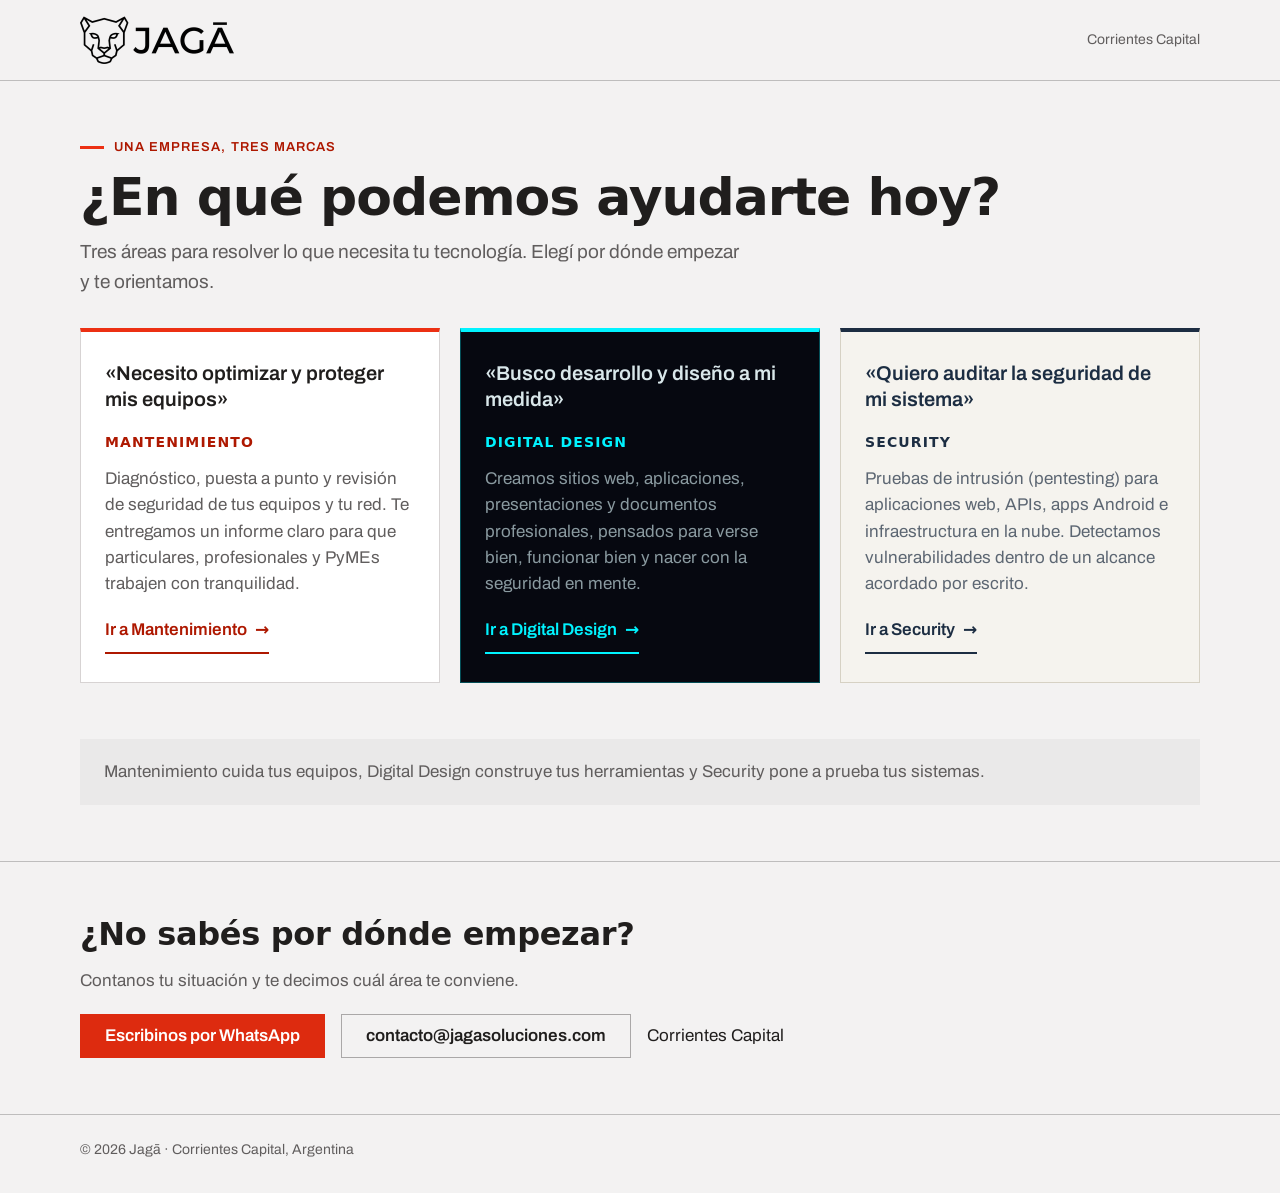
==== index.html @ 91f4ae2a "docs(hub): texto nuevo de la portada Título, bajada, citas y textos de las tres tarjetas, franja y b" ====
<!doctype html>
<html lang="es">
<head>
<meta charset="utf-8">
<meta http-equiv="Content-Security-Policy" content="default-src 'none'; script-src 'self'; style-src 'self'; img-src 'self' data:; font-src 'self'; connect-src 'none'; frame-src 'none'; media-src 'none'; object-src 'none'; base-uri 'none'; form-action 'none'">
<meta name="referrer" content="no-referrer">
<meta name="viewport" content="width=device-width, initial-scale=1">
<title>Jagā — Servicios informáticos en Corrientes Capital</title>
<meta name="description" content="Mantenimiento de equipos, sitios y apps a medida, y pruebas de seguridad en Corrientes Capital. Contanos qué necesitás y te orientamos.">
<meta name="robots" content="index, follow">
<meta name="theme-color" content="#f3f2f2">
<link rel="canonical" href="https://jagasoluciones.com/">

<meta property="og:type" content="website">
<meta property="og:site_name" content="Jagā">
<meta property="og:locale" content="es_AR">
<meta property="og:title" content="Jagā — Servicios informáticos en Corrientes Capital">
<meta property="og:description" content="Mantenimiento de equipos, sitios y apps a medida, y pruebas de seguridad. Contanos qué necesitás y te orientamos.">
<meta property="og:url" content="https://jagasoluciones.com/">
<meta property="og:image" content="https://jagasoluciones.com/img/og.png">
<meta property="og:image:width" content="1200">
<meta property="og:image:height" content="630">
<meta property="og:image:alt" content="Logo de Jagā">
<meta name="twitter:card" content="summary_large_image">
<meta name="twitter:title" content="Jagā — Servicios informáticos en Corrientes Capital">
<meta name="twitter:description" content="Mantenimiento de equipos, sitios y apps a medida, y pruebas de seguridad. Contanos qué necesitás y te orientamos.">
<meta name="twitter:image" content="https://jagasoluciones.com/img/og.png">

<!-- Favicon: monograma en línea, sin depender de un archivo externo -->
<link rel="icon" href="data:image/svg+xml,%3Csvg xmlns='http://www.w3.org/2000/svg' viewBox='0 0 32 32'%3E%3Crect width='32' height='32' fill='%23201e1d'/%3E%3Cpath d='M10 8h7a6.5 6.5 0 0 1 0 13H10' fill='none' stroke='%23ec3013' stroke-width='2.2' stroke-linecap='square'/%3E%3C/svg%3E">

<link rel="preload" href="fonts/archivo-latin-400-normal.woff2" as="font" type="font/woff2" crossorigin>
<link rel="stylesheet" href="jaga-shared.css">
<link rel="stylesheet" href="styles.css">

<script type="application/ld+json">
{
  "@context": "https://schema.org",
  "@type": "Organization",
  "name": "Jagā",
  "url": "https://jagasoluciones.com/",
  "logo": "https://jagasoluciones.com/img/jaga-logo.png",
  "email": "contacto@jagasoluciones.com",
  "address": { "@type": "PostalAddress", "addressLocality": "Corrientes", "addressRegion": "Corrientes", "addressCountry": "AR" },
  "areaServed": "Corrientes Capital",
  "sameAs": ["https://github.com/jaga-ctes"]
}
</script>
</head>
<body>
<a class="jaga-skip" href="#inicio">Saltar al contenido</a>

<header class="hub-header">
  <div class="wrap">
    <img class="hub-logo" src="img/jaga-logo.png" width="308" height="96" alt="Jagā">
    <p class="hub-header__place">Corrientes Capital</p>
  </div>
</header>

<main id="inicio">
  <section class="hub-hero" aria-labelledby="hub-titulo">
    <div class="wrap">
      <p class="hub-kicker">Una empresa, tres marcas</p>
      <h1 id="hub-titulo">¿En qué podemos ayudarte hoy?</h1>
      <p class="hub-lead">Tres áreas para resolver lo que necesita tu tecnología. Elegí por dónde empezar y te orientamos.</p>
    </div>
  </section>

  <div class="wrap">
    <ul class="hub-cards">
      <li class="hub-card hub-card--mantenimiento">
        <p class="hub-card__need">«Necesito optimizar y proteger mis equipos»</p>
        <h2 class="hub-card__brand">Mantenimiento</h2>
        <p class="hub-card__sub">Diagnóstico, puesta a punto y revisión de seguridad de tus equipos y tu red. Te entregamos un informe claro para que particulares, profesionales y PyMEs trabajen con tranquilidad.</p>
        <a class="hub-card__link" href="https://mantenimiento.jagasoluciones.com/">Ir a Mantenimiento <span aria-hidden="true">→</span></a>
      </li>
      <li class="hub-card hub-card--design">
        <p class="hub-card__need">«Busco desarrollo y diseño a mi medida»</p>
        <h2 class="hub-card__brand">Digital Design</h2>
        <p class="hub-card__sub">Creamos sitios web, aplicaciones, presentaciones y documentos profesionales, pensados para verse bien, funcionar bien y nacer con la seguridad en mente.</p>
        <a class="hub-card__link" href="https://design.jagasoluciones.com/">Ir a Digital Design <span aria-hidden="true">→</span></a>
      </li>
      <li class="hub-card hub-card--security">
        <p class="hub-card__need">«Quiero auditar la seguridad de mi sistema»</p>
        <h2 class="hub-card__brand">Security</h2>
        <p class="hub-card__sub">Pruebas de intrusión (pentesting) para aplicaciones web, APIs, apps Android e infraestructura en la nube. Detectamos vulnerabilidades dentro de un alcance acordado por escrito.</p>
        <a class="hub-card__link" href="https://security.jagasoluciones.com/">Ir a Security <span aria-hidden="true">→</span></a>
      </li>
    </ul>

    <p class="hub-split">Mantenimiento cuida tus equipos, Digital Design construye tus herramientas y Security pone a prueba tus sistemas.</p>
  </div>

  <section class="hub-contact" id="contacto" aria-labelledby="hub-contacto">
    <div class="wrap">
      <h2 id="hub-contacto">¿No sabés por dónde empezar?</h2>
      <p>Contanos tu situación y te decimos cuál área te conviene.</p>
      <address class="jaga-contact" data-jaga-contact>
        <a class="jaga-btn jaga-btn--primary" href="https://wa.me/5493794870266?text=Hola%2C%20quiero%20hacer%20una%20consulta%20a%20Jag%C4%81" target="_blank" rel="noopener">Escribinos por WhatsApp</a>
        <a class="jaga-btn" href="mailto:contacto@jagasoluciones.com">contacto@jagasoluciones.com</a>
        <span class="jaga-contact__meta">Corrientes Capital</span>
      </address>
    </div>
  </section>
</main>

<footer class="hub-footer">
  <div class="wrap">
    <p>© 2026 Jagā · Corrientes Capital, Argentina</p>
  </div>
</footer>
</body>
</html>
---- jaga-shared.css ----
/* jaga-shared.css — capa compartida de las cuatro webs Jagā (hub + 3 marcas).
   Regla: este archivo NO impone la identidad visual. Cada sitio sobrescribe los tokens --jaga-* en su
   propio styles.css (que se carga DESPUÉS) con SUS colores y SUS fuentes. Lo compartido es el comportamiento:
   foco visible, skip link, selector de marcas, bloque de contacto, redactor de mensaje, movimiento reducido.
   Es el mismo archivo, byte a byte, en los cuatro repos (se copia; no se enlaza entre repos). */

:root {
  /* Tokens que cada marca redefine */
  --jaga-accent: #ae1800;
  --jaga-on-accent: #ffffff;
  --jaga-fg: #201e1d;
  --jaga-fg-muted: #4a4747;
  --jaga-bg: #f3f2f2;
  --jaga-surface: #eae9e9;
  --jaga-border: rgba(32, 30, 29, 0.35);
  --jaga-font-ui: system-ui, -apple-system, "Segoe UI", sans-serif;
  --jaga-font-mono: ui-monospace, "SF Mono", Consolas, monospace;
  /* Tokens estructurales compartidos */
  --jaga-space-1: 4px;
  --jaga-space-2: 8px;
  --jaga-space-3: 12px;
  --jaga-space-4: 16px;
  --jaga-space-6: 24px;
  --jaga-space-8: 32px;
  --jaga-radius: 0;
  --jaga-tap: 44px; /* alto mínimo de elementos tocables */
}

/* Foco visible y consistente */
:focus-visible { outline: 2px solid var(--jaga-accent); outline-offset: 3px; }

/* Skip link */
.jaga-skip {
  position: absolute; left: var(--jaga-space-4); top: -100px; z-index: 1000;
  background: var(--jaga-fg); color: var(--jaga-bg); padding: var(--jaga-space-3) var(--jaga-space-4);
  font-family: var(--jaga-font-ui); text-decoration: none;
}
.jaga-skip:focus { top: var(--jaga-space-4); }

/* Selector de marcas */
.jaga-switcher ul { display: flex; flex-wrap: wrap; gap: var(--jaga-space-2) var(--jaga-space-6); list-style: none; margin: 0; padding: 0; }
.jaga-switcher a { color: inherit; text-decoration: none; padding: var(--jaga-space-2) 0; display: inline-block; min-height: var(--jaga-tap); line-height: calc(var(--jaga-tap) - 16px); border-bottom: 2px solid transparent; }
.jaga-switcher a:hover { border-bottom-color: currentColor; }
.jaga-switcher a[aria-current="page"] { font-weight: 700; border-bottom-color: var(--jaga-accent); }

/* Botones */
.jaga-btn {
  display: inline-flex; align-items: center; justify-content: center; gap: var(--jaga-space-2);
  min-height: var(--jaga-tap); padding: 0 var(--jaga-space-6);
  font-family: var(--jaga-font-ui); font-weight: 600; text-decoration: none;
  color: var(--jaga-fg); background: transparent; border: 1px solid var(--jaga-border); border-radius: var(--jaga-radius);
}
.jaga-btn:hover { border-color: var(--jaga-accent); }
.jaga-btn--primary { color: var(--jaga-on-accent); background: var(--jaga-accent); border-color: var(--jaga-accent); }

/* Contacto */
.jaga-contact { font-style: normal; display: flex; flex-wrap: wrap; align-items: center; gap: var(--jaga-space-3) var(--jaga-space-4); }
.jaga-contact__tel, .jaga-contact__meta { color: inherit; }

/* Redactor de mensaje */
.jaga-composer { display: grid; gap: var(--jaga-space-4); max-width: 560px; }
.jaga-field { display: grid; gap: var(--jaga-space-2); }
.jaga-field label { font-family: var(--jaga-font-mono); font-size: 0.8rem; letter-spacing: 0.04em; text-transform: uppercase; }
.jaga-field input, .jaga-field select, .jaga-field textarea {
  font: inherit; color: var(--jaga-fg); background: var(--jaga-surface);
  border: 1px solid var(--jaga-border); border-radius: var(--jaga-radius); padding: var(--jaga-space-3) var(--jaga-space-4); min-height: var(--jaga-tap);
}
.jaga-hint { font-size: 0.875rem; color: var(--jaga-fg-muted); margin: 0; }
.jaga-actions { display: flex; flex-wrap: wrap; gap: var(--jaga-space-3); margin: 0; }

.jaga-visually-hidden { position: absolute !important; width: 1px; height: 1px; overflow: hidden; clip: rect(0 0 0 0); white-space: nowrap; }

/* Movimiento reducido: apaga animaciones y transiciones de TODO el sitio (también las inline) */
@media (prefers-reduced-motion: reduce) {
  *, *::before, *::after {
    animation-duration: 0.001ms !important;
    animation-iteration-count: 1 !important;
    transition-duration: 0.001ms !important;
    scroll-behavior: auto !important;
  }
}
---- styles.css ----
/* Fuentes alojadas en el propio sitio (fonts/, licencia SIL OFL en fonts/LICENSE-archivo.txt). */
@font-face {
  font-family: "Archivo";
  font-style: normal;
  font-weight: 400;
  font-display: swap;
  src: url("fonts/archivo-latin-ext-400-normal.woff2") format("woff2");
  unicode-range: U+0100-02BA, U+02BD-02C5, U+02C7-02CC, U+02CE-02D7, U+02DD-02FF, U+0304, U+0308, U+0329, U+1D00-1DBF, U+1E00-1E9F, U+1EF2-1EFF, U+2020, U+20A0-20AB, U+20AD-20C0, U+2113, U+2C60-2C7F, U+A720-A7FF;
}
@font-face {
  font-family: "Archivo";
  font-style: normal;
  font-weight: 400;
  font-display: swap;
  src: url("fonts/archivo-latin-400-normal.woff2") format("woff2");
  unicode-range: U+0000-00FF, U+0131, U+0152-0153, U+02BB-02BC, U+02C6, U+02DA, U+02DC, U+0304, U+0308, U+0329, U+2000-206F, U+20AC, U+2122, U+2191, U+2193, U+2212, U+2215, U+FEFF, U+FFFD;
}
@font-face {
  font-family: "Archivo";
  font-style: normal;
  font-weight: 600;
  font-display: swap;
  src: url("fonts/archivo-latin-ext-600-normal.woff2") format("woff2");
  unicode-range: U+0100-02BA, U+02BD-02C5, U+02C7-02CC, U+02CE-02D7, U+02DD-02FF, U+0304, U+0308, U+0329, U+1D00-1DBF, U+1E00-1E9F, U+1EF2-1EFF, U+2020, U+20A0-20AB, U+20AD-20C0, U+2113, U+2C60-2C7F, U+A720-A7FF;
}
@font-face {
  font-family: "Archivo";
  font-style: normal;
  font-weight: 600;
  font-display: swap;
  src: url("fonts/archivo-latin-600-normal.woff2") format("woff2");
  unicode-range: U+0000-00FF, U+0131, U+0152-0153, U+02BB-02BC, U+02C6, U+02DA, U+02DC, U+0304, U+0308, U+0329, U+2000-206F, U+20AC, U+2122, U+2191, U+2193, U+2212, U+2215, U+FEFF, U+FFFD;
}
@font-face {
  font-family: "Archivo";
  font-style: normal;
  font-weight: 800;
  font-display: swap;
  src: url("fonts/archivo-latin-ext-800-normal.woff2") format("woff2");
  unicode-range: U+0100-02BA, U+02BD-02C5, U+02C7-02CC, U+02CE-02D7, U+02DD-02FF, U+0304, U+0308, U+0329, U+1D00-1DBF, U+1E00-1E9F, U+1EF2-1EFF, U+2020, U+20A0-20AB, U+20AD-20C0, U+2113, U+2C60-2C7F, U+A720-A7FF;
}
@font-face {
  font-family: "Archivo";
  font-style: normal;
  font-weight: 800;
  font-display: swap;
  src: url("fonts/archivo-latin-800-normal.woff2") format("woff2");
  unicode-range: U+0000-00FF, U+0131, U+0152-0153, U+02BB-02BC, U+02C6, U+02DA, U+02DC, U+0304, U+0308, U+0329, U+2000-206F, U+20AC, U+2122, U+2191, U+2193, U+2212, U+2215, U+FEFF, U+FFFD;
}

/* ============================================================
   JAGĀ — hub de orientación (jagasoluciones.com)
   Paleta neutra de Mantenimiento; cada tarjeta lleva el acento de su marca.
   ============================================================ */

:root {
  --color-bg: #f3f2f2;
  --color-surface: #eae9e9;
  --color-text: #201e1d;
  --color-muted: #605d5d;            /* neutral-700: 5,9:1 sobre el fondo */
  --color-accent: #ec3013;           /* solo decorativo */
  --color-primary: #dd2b0f;          /* accent-600: texto blanco 4,74:1 */
  --color-primary-hover: #ae1800;    /* accent-700 */
  --color-accent-text: #ae1800;      /* accent-700 como texto: 6,41:1 */
  --color-divider: color-mix(in srgb, #201e1d 25%, transparent);

  /* Capa compartida (jaga-shared.css) */
  --jaga-accent: var(--color-primary);
  --jaga-on-accent: #ffffff;
  --jaga-fg: var(--color-text);
  --jaga-fg-muted: var(--color-muted);
  --jaga-bg: var(--color-bg);
  --jaga-surface: var(--color-surface);
  --jaga-font-ui: "Archivo", system-ui, sans-serif;
}

*, *::before, *::after { box-sizing: border-box; }
html { -webkit-text-size-adjust: 100%; }
body {
  margin: 0; background: var(--color-bg); color: var(--color-text);
  font-family: "Archivo", system-ui, sans-serif; font-size: 17px; line-height: 1.55;
}
img { display: block; max-width: 100%; height: auto; }
a { color: var(--color-accent-text); }
a:hover { color: var(--color-text); }

.wrap { width: 100%; max-width: 1160px; margin: 0 auto; padding: 0 20px; }

/* --- Cabecera ------------------------------------------------------------- */
.hub-header { border-bottom: 1px solid var(--color-divider); }
.hub-header .wrap { display: flex; align-items: center; justify-content: space-between; gap: 16px; min-height: 80px; }
.hub-logo { height: 48px; width: auto; }
.hub-header__place { font-size: 14px; color: var(--color-muted); margin: 0; }

/* --- Portada -------------------------------------------------------------- */
.hub-hero { padding: 56px 0 32px; }
.hub-kicker {
  margin: 0 0 12px; font-size: 13px; font-weight: 600; letter-spacing: 0.08em; text-transform: uppercase;
  color: var(--color-accent-text);
}
.hub-kicker::before { content: ""; display: inline-block; width: 24px; height: 3px; background: var(--color-accent); vertical-align: middle; margin-right: 10px; }
.hub-hero h1 { margin: 0 0 12px; font-size: clamp(32px, 6vw, 52px); font-weight: 800; line-height: 1.08; letter-spacing: -0.02em; }
.hub-lead { margin: 0; max-width: 60ch; font-size: 19px; color: var(--color-muted); }

/* --- Tarjetas por necesidad ---------------------------------------------- */
.hub-cards { list-style: none; margin: 0; padding: 0 0 56px; display: grid; gap: 20px; grid-template-columns: 1fr; }
@media (min-width: 900px) { .hub-cards { grid-template-columns: repeat(3, 1fr); } }

.hub-card {
  position: relative; display: flex; flex-direction: column; gap: 12px;
  padding: 28px 24px; min-height: 100%;
  background: var(--card-bg); color: var(--card-fg); border: 1px solid var(--card-border); border-top: 4px solid var(--card-accent-deco);
  transition: transform 0.15s ease, box-shadow 0.15s ease;
}
.hub-card:hover { transform: translateY(-3px); box-shadow: 0 10px 24px rgba(32, 30, 29, 0.14); }
.hub-card__need { margin: 0; font-size: 20px; font-weight: 600; line-height: 1.3; }
.hub-card__brand { margin: 8px 0 0; font-size: 14px; font-weight: 800; letter-spacing: 0.08em; text-transform: uppercase; color: var(--card-accent); }
.hub-card__sub { margin: 0; color: var(--card-muted); flex: 1; }
.hub-card__link {
  align-self: flex-start; display: inline-flex; align-items: center; gap: 8px; min-height: 44px;
  font-weight: 600; color: var(--card-accent); text-decoration: none; border-bottom: 2px solid currentColor;
}
.hub-card__link:hover { color: var(--card-fg); }
/* Toda la tarjeta es clicable (sin JS): el enlace se estira sobre ella */
.hub-card__link::after { content: ""; position: absolute; inset: 0; }
.hub-card__link:focus-visible { outline: 2px solid var(--card-accent); outline-offset: 4px; }
.hub-card:has(.hub-card__link:focus-visible) { box-shadow: 0 0 0 3px var(--card-accent); }

/* Mantenimiento: rojo sobre neutro */
.hub-card--mantenimiento {
  --card-bg: #ffffff; --card-fg: #201e1d; --card-muted: #605d5d; --card-border: #d7d3d3;
  --card-accent: #ae1800; --card-accent-deco: #ec3013;
}
/* Digital Design: neón cian sobre oscuro */
.hub-card--design {
  --card-bg: #060810; --card-fg: #d9e7ea; --card-muted: #8a9aa0; --card-border: rgba(0, 243, 255, 0.3);
  --card-accent: #00f3ff; --card-accent-deco: #00f3ff;
}
.hub-card--design:hover { box-shadow: 0 0 0 1px rgba(0, 243, 255, 0.5), 0 10px 28px rgba(0, 243, 255, 0.18); }
/* Security: tinta sobre papel */
.hub-card--security {
  --card-bg: #f5f3ee; --card-fg: #1c2d42; --card-muted: #5c6672; --card-border: #d6d1c4;
  --card-accent: #1c2d42; --card-accent-deco: #1c2d42;
}

.hub-split { margin: 0 0 56px; padding: 20px 24px; background: var(--color-surface); color: var(--color-muted); }
.hub-split strong { color: var(--color-text); }

/* --- Contacto ------------------------------------------------------------- */
.hub-contact { padding: 48px 0 56px; border-top: 1px solid var(--color-divider); }
.hub-contact h2 { margin: 0 0 8px; font-size: clamp(24px, 4vw, 32px); font-weight: 800; letter-spacing: -0.01em; }
.hub-contact p { margin: 0 0 20px; color: var(--color-muted); max-width: 60ch; }
.jaga-btn--primary:hover { background: var(--color-primary-hover); border-color: var(--color-primary-hover); color: #ffffff; }
.jaga-contact .jaga-btn:not(.jaga-btn--primary) { color: var(--color-text); }

/* --- Pie ------------------------------------------------------------------ */
.hub-footer { border-top: 1px solid var(--color-divider); padding: 24px 0 32px; font-size: 14px; color: var(--color-muted); }
.hub-footer p { margin: 0; }

/* --- 404 ------------------------------------------------------------------ */
.hub-404 { padding: 72px 0; }
.hub-404 h1 { margin: 0 0 12px; font-size: clamp(30px, 5vw, 44px); font-weight: 800; line-height: 1.1; }
.hub-404 p { margin: 0 0 20px; color: var(--color-muted); }
.hub-404__brands { list-style: none; margin: 24px 0 0; padding: 0; display: flex; flex-wrap: wrap; gap: 8px 24px; }
.hub-404__brands a { display: inline-block; min-height: 44px; line-height: 44px; font-weight: 600; }
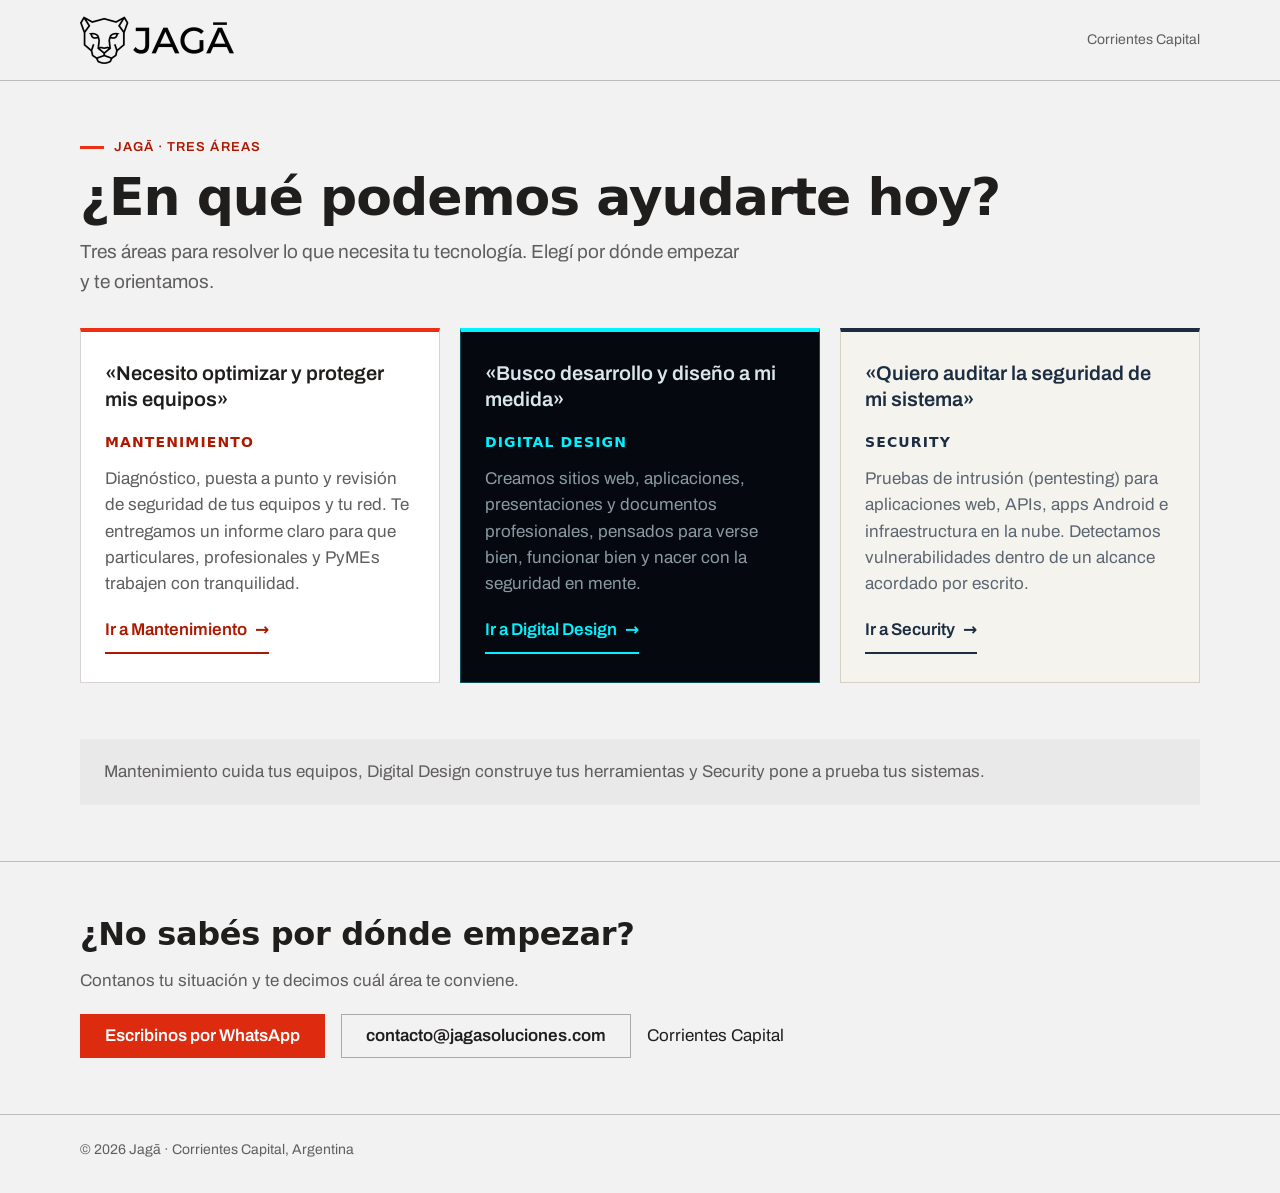
==== commit 600bdad4: "docs(hub): antetítulo «Jagā · tres áreas» Co-Authored-By: Claude Opus 5.5 <noreply@anthropic.com>" ====
--- a/index.html
+++ b/index.html
@@ -60,7 +60,7 @@
 <main id="inicio">
   <section class="hub-hero" aria-labelledby="hub-titulo">
     <div class="wrap">
-      <p class="hub-kicker">Una empresa, tres marcas</p>
+      <p class="hub-kicker">Jagā · tres áreas</p>
       <h1 id="hub-titulo">¿En qué podemos ayudarte hoy?</h1>
       <p class="hub-lead">Tres áreas para resolver lo que necesita tu tecnología. Elegí por dónde empezar y te orientamos.</p>
     </div>
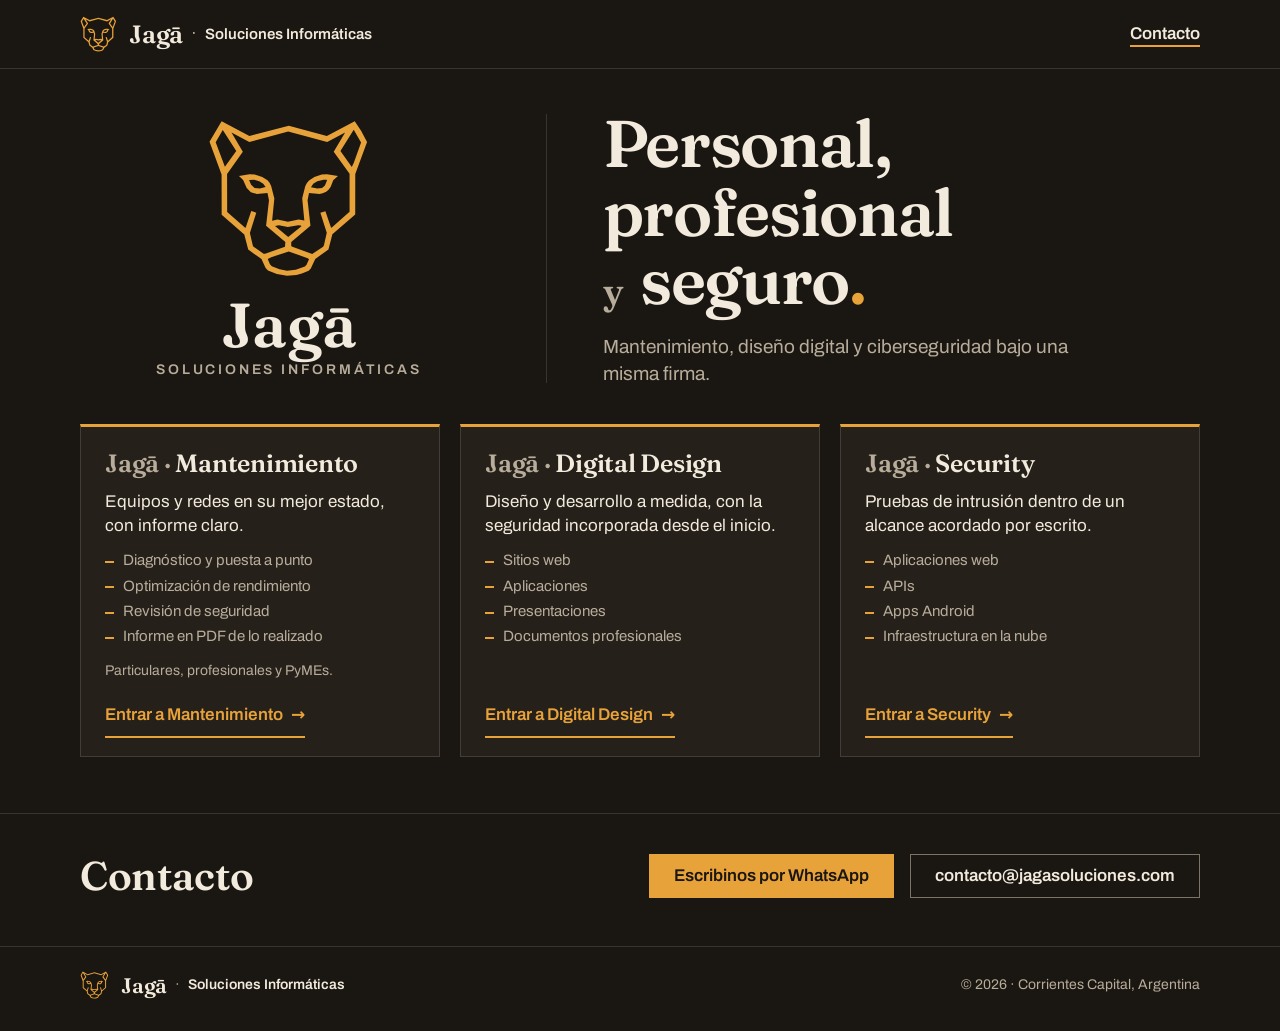
==== commit 608965a9: "feat(hub): portada nueva con isotipo, lockups y textos - Tema B «Noche cálida» en un bloque de token" ====
--- a/index.html
+++ b/index.html
@@ -29,6 +29,8 @@
 <!-- Favicon: monograma en línea, sin depender de un archivo externo -->
 <link rel="icon" href="data:image/svg+xml,%3Csvg xmlns='http://www.w3.org/2000/svg' viewBox='0 0 32 32'%3E%3Crect width='32' height='32' fill='%23201e1d'/%3E%3Cpath d='M10 8h7a6.5 6.5 0 0 1 0 13H10' fill='none' stroke='%23ec3013' stroke-width='2.2' stroke-linecap='square'/%3E%3C/svg%3E">
 
+<link rel="preload" href="fonts/fraunces-latin-600-normal.woff2" as="font" type="font/woff2" crossorigin>
+<link rel="preload" href="fonts/fraunces-latin-ext-600-normal.woff2" as="font" type="font/woff2" crossorigin>
 <link rel="preload" href="fonts/archivo-latin-400-normal.woff2" as="font" type="font/woff2" crossorigin>
 <link rel="stylesheet" href="jaga-shared.css">
 <link rel="stylesheet" href="styles.css">
@@ -48,57 +50,82 @@
 </script>
 </head>
 <body>
+<!-- Isotipo de Jagā (jaguar): un solo símbolo, reutilizado con <use>; toma el color del texto (currentColor) -->
+<svg class="jaga-sprite" aria-hidden="true" focusable="false"><symbol id="jaga-isotipo" viewBox="0 0 339 331"><path fill="currentColor" fill-rule="evenodd" d="M30.1 6.6L5.1 49.1L30 117L30.2 200L77 240.8L85.1 272.1L112.6 291.9L121.1 310.1L126 315.6L144.4 322.8L165.4 326.5L184.8 324.8L196.1 321.6L210.2 315.8L214.6 311.1L223.8 291.6L251.1 271.9L259.2 240.6L306.5 199.4L306.6 115.9L331 49.4L318.6 26.5L305.5 6.5L247.8 37.1L169.1 15.9L87.6 37.1ZM125.5 291.5L132.8 288L169 276L208.2 290L210.9 292.1L205.8 303.4L202.4 307L183.4 313.9L165.4 315.9L149.9 312.9L133.9 306.9L130.1 302.4ZM140.6 223.4L148.6 221.8L166.9 225.6L188.5 221.9L194.2 222.6L195.2 223.8L167.9 246ZM86.9 128.2L97.5 128L108 131L116.2 136L121.1 142.9L109.4 145.9L98.2 144.9L91.1 138.2ZM248.4 128.5L243.9 139.4L237.9 144.8L228.1 146L215 143.1L219.6 136.2L228.1 130.9L241.1 127.6L247 127.5ZM50.5 30L87.4 49.6L167.8 27.8L248.5 49.6L285.6 29.9L262 70L294.8 115.4L294.8 194.2L257.5 226.9L256.2 226.1L244.8 192.8L234.4 195.8L247.6 237.2L241.8 263.2L240.1 266.2L217.5 281.4L175.1 266L174.1 264.4L174.1 256.6L213.9 222.9L207.9 170L210.9 155.1L232.6 157L239.2 155.8L246.4 152.6L251.8 148L255.8 142.2L261 128.6L270.8 120.2L248.1 116.5L237.1 117.1L222 122L211 129.1L206.2 135L203.1 141.4L196.8 166.1L201.2 212.1L189.4 209.9L167.2 214.4L145.8 209.8L134.6 212.4L139.2 166.5L132.6 140.5L129 133.5L125 128.9L114.2 122.1L98.5 117.1L87.6 116.5L66 120L74.6 128.4L82 145L90.6 153.5L102.9 157L125 154.9L128.1 169.9L122.1 222.8L162 256.6L161.2 266.4L120.1 280.9L117 281L95 265.4L88.6 237.8L101.8 195.9L91.4 192.5L80 226.4L78.8 227L41.6 194.6L41.4 115.6L74 69.6ZM32.5 24.8L60.4 68.5L36.9 101.1L17.8 50ZM303.4 24.2L318.6 50.5L303.8 92L299.4 101.2L275.9 68.1Z"/></symbol></svg>
 <a class="jaga-skip" href="#inicio">Saltar al contenido</a>
 
 <header class="hub-header">
   <div class="wrap">
-    <img class="hub-logo" src="img/jaga-logo.png" width="308" height="96" alt="Jagā">
-    <p class="hub-header__place">Corrientes Capital</p>
+    <p class="lockup">
+      <svg class="lockup__mark" viewBox="0 0 339 331" aria-hidden="true" focusable="false"><use href="#jaga-isotipo"/></svg>
+      <span class="lockup__name">Jagā</span> <span class="lockup__sep" aria-hidden="true">·</span> <span class="lockup__desc">Soluciones Informáticas</span>
+    </p>
+    <a class="hub-header__contact" href="#contacto">Contacto</a>
   </div>
 </header>
 
 <main id="inicio">
   <section class="hub-hero" aria-labelledby="hub-titulo">
-    <div class="wrap">
-      <p class="hub-kicker">Jagā · tres áreas</p>
-      <h1 id="hub-titulo">¿En qué podemos ayudarte hoy?</h1>
-      <p class="hub-lead">Tres áreas para resolver lo que necesita tu tecnología. Elegí por dónde empezar y te orientamos.</p>
+    <div class="wrap hub-hero__grid">
+      <div class="hub-hero__brand">
+        <p class="lockup lockup--v">
+          <svg class="lockup__mark" viewBox="0 0 339 331" aria-hidden="true" focusable="false"><use href="#jaga-isotipo"/></svg>
+          <span class="lockup__name">Jagā</span>
+          <span class="lockup__desc">Soluciones Informáticas</span>
+        </p>
+      </div>
+      <div class="hub-hero__text">
+        <h1 class="hub-title" id="hub-titulo"><span class="hub-title__w">Personal,</span> <span class="hub-title__w">profesional</span> <span class="hub-title__w"><span class="hub-title__y">y</span> seguro<span class="hub-title__dot">.</span></span></h1>
+        <p class="hub-lead">Mantenimiento, diseño digital y ciberseguridad bajo una misma firma.</p>
+      </div>
     </div>
   </section>
 
   <div class="wrap">
-    <ul class="hub-cards">
-      <li class="hub-card hub-card--mantenimiento">
-        <p class="hub-card__need">«Necesito optimizar y proteger mis equipos»</p>
-        <h2 class="hub-card__brand">Mantenimiento</h2>
-        <p class="hub-card__sub">Diagnóstico, puesta a punto y revisión de seguridad de tus equipos y tu red. Te entregamos un informe claro para que particulares, profesionales y PyMEs trabajen con tranquilidad.</p>
-        <a class="hub-card__link" href="https://mantenimiento.jagasoluciones.com/">Ir a Mantenimiento <span aria-hidden="true">→</span></a>
+    <ul class="hub-cards" role="list">
+      <li class="hub-card">
+        <h2 class="hub-card__title"><span class="hub-card__jaga">Jagā <span aria-hidden="true">·</span></span> Mantenimiento</h2>
+        <p class="hub-card__claim">Equipos y redes en su mejor estado, con informe claro.</p>
+        <ul class="hub-card__list" role="list">
+          <li>Diagnóstico y puesta a punto</li>
+          <li>Optimización de rendimiento</li>
+          <li>Revisión de seguridad</li>
+          <li>Informe en PDF de lo realizado</li>
+        </ul>
+        <p class="hub-card__foot">Particulares, profesionales y PyMEs.</p>
+        <a class="hub-card__link" href="https://mantenimiento.jagasoluciones.com/">Entrar a Mantenimiento <span aria-hidden="true">→</span></a>
       </li>
-      <li class="hub-card hub-card--design">
-        <p class="hub-card__need">«Busco desarrollo y diseño a mi medida»</p>
-        <h2 class="hub-card__brand">Digital Design</h2>
-        <p class="hub-card__sub">Creamos sitios web, aplicaciones, presentaciones y documentos profesionales, pensados para verse bien, funcionar bien y nacer con la seguridad en mente.</p>
-        <a class="hub-card__link" href="https://design.jagasoluciones.com/">Ir a Digital Design <span aria-hidden="true">→</span></a>
+      <li class="hub-card">
+        <h2 class="hub-card__title"><span class="hub-card__jaga">Jagā <span aria-hidden="true">·</span></span> Digital Design</h2>
+        <p class="hub-card__claim">Diseño y desarrollo a medida, con la seguridad incorporada desde el inicio.</p>
+        <ul class="hub-card__list" role="list">
+          <li>Sitios web</li>
+          <li>Aplicaciones</li>
+          <li>Presentaciones</li>
+          <li>Documentos profesionales</li>
+        </ul>
+        <a class="hub-card__link" href="https://design.jagasoluciones.com/">Entrar a Digital Design <span aria-hidden="true">→</span></a>
       </li>
-      <li class="hub-card hub-card--security">
-        <p class="hub-card__need">«Quiero auditar la seguridad de mi sistema»</p>
-        <h2 class="hub-card__brand">Security</h2>
-        <p class="hub-card__sub">Pruebas de intrusión (pentesting) para aplicaciones web, APIs, apps Android e infraestructura en la nube. Detectamos vulnerabilidades dentro de un alcance acordado por escrito.</p>
-        <a class="hub-card__link" href="https://security.jagasoluciones.com/">Ir a Security <span aria-hidden="true">→</span></a>
+      <li class="hub-card">
+        <h2 class="hub-card__title"><span class="hub-card__jaga">Jagā <span aria-hidden="true">·</span></span> Security</h2>
+        <p class="hub-card__claim">Pruebas de intrusión dentro de un alcance acordado por escrito.</p>
+        <ul class="hub-card__list" role="list">
+          <li>Aplicaciones web</li>
+          <li>APIs</li>
+          <li>Apps Android</li>
+          <li>Infraestructura en la nube</li>
+        </ul>
+        <a class="hub-card__link" href="https://security.jagasoluciones.com/">Entrar a Security <span aria-hidden="true">→</span></a>
       </li>
     </ul>
-
-    <p class="hub-split">Mantenimiento cuida tus equipos, Digital Design construye tus herramientas y Security pone a prueba tus sistemas.</p>
   </div>
 
   <section class="hub-contact" id="contacto" aria-labelledby="hub-contacto">
     <div class="wrap">
-      <h2 id="hub-contacto">¿No sabés por dónde empezar?</h2>
-      <p>Contanos tu situación y te decimos cuál área te conviene.</p>
+      <h2 id="hub-contacto">Contacto</h2>
       <address class="jaga-contact" data-jaga-contact>
         <a class="jaga-btn jaga-btn--primary" href="https://wa.me/5493794870266?text=Hola%2C%20quiero%20hacer%20una%20consulta%20a%20Jag%C4%81" target="_blank" rel="noopener">Escribinos por WhatsApp</a>
         <a class="jaga-btn" href="mailto:contacto@jagasoluciones.com">contacto@jagasoluciones.com</a>
-        <span class="jaga-contact__meta">Corrientes Capital</span>
       </address>
     </div>
   </section>
@@ -106,7 +133,11 @@
 
 <footer class="hub-footer">
   <div class="wrap">
-    <p>© 2026 Jagā · Corrientes Capital, Argentina</p>
+    <p class="lockup">
+      <svg class="lockup__mark" viewBox="0 0 339 331" aria-hidden="true" focusable="false"><use href="#jaga-isotipo"/></svg>
+      <span class="lockup__name">Jagā</span> <span class="lockup__sep" aria-hidden="true">·</span> <span class="lockup__desc">Soluciones Informáticas</span>
+    </p>
+    <p>© 2026 · Corrientes Capital, Argentina</p>
   </div>
 </footer>
 </body>
--- a/styles.css
+++ b/styles.css
@@ -1,4 +1,22 @@
-/* Fuentes alojadas en el propio sitio (fonts/, licencia SIL OFL en fonts/LICENSE-archivo.txt). */
+/* Fuentes alojadas en el propio sitio (fonts/, licencias SIL OFL en fonts/LICENSE-archivo.txt y fonts/LICENSE-fraunces.txt). */
+@font-face {
+  font-family: "Fraunces";
+  font-style: normal;
+  font-weight: 600;
+  font-display: swap;
+  src: url("fonts/fraunces-latin-ext-600-normal.woff2") format("woff2");
+  unicode-range: U+0100-02BA, U+02BD-02C5, U+02C7-02CC, U+02CE-02D7, U+02DD-02FF, U+0304, U+0308, U+0329, U+1D00-1DBF, U+1E00-1E9F, U+1EF2-1EFF, U+2020, U+20A0-20AB, U+20AD-20C0, U+2113, U+2C60-2C7F, U+A720-A7FF;
+}
+@font-face {
+  font-family: "Fraunces";
+  font-style: normal;
+  font-weight: 600;
+  font-display: swap;
+  src: url("fonts/fraunces-latin-600-normal.woff2") format("woff2");
+  /* Sin U+0304: si no, el navegador arma «ā» como «a» + macrón suelto con este archivo (no trae posicionamiento de
+     marcas); así la «ā» sale entera del archivo latin-ext. */
+  unicode-range: U+0000-00FF, U+0131, U+0152-0153, U+02BB-02BC, U+02C6, U+02DA, U+02DC, U+0308, U+0329, U+2000-206F, U+20AC, U+2122, U+2191, U+2193, U+2212, U+2215, U+FEFF, U+FFFD;
+}
 @font-face {
   font-family: "Archivo";
   font-style: normal;
@@ -31,135 +49,154 @@
   src: url("fonts/archivo-latin-600-normal.woff2") format("woff2");
   unicode-range: U+0000-00FF, U+0131, U+0152-0153, U+02BB-02BC, U+02C6, U+02DA, U+02DC, U+0304, U+0308, U+0329, U+2000-206F, U+20AC, U+2122, U+2191, U+2193, U+2212, U+2215, U+FEFF, U+FFFD;
 }
-@font-face {
-  font-family: "Archivo";
-  font-style: normal;
-  font-weight: 800;
-  font-display: swap;
-  src: url("fonts/archivo-latin-ext-800-normal.woff2") format("woff2");
-  unicode-range: U+0100-02BA, U+02BD-02C5, U+02C7-02CC, U+02CE-02D7, U+02DD-02FF, U+0304, U+0308, U+0329, U+1D00-1DBF, U+1E00-1E9F, U+1EF2-1EFF, U+2020, U+20A0-20AB, U+20AD-20C0, U+2113, U+2C60-2C7F, U+A720-A7FF;
-}
-@font-face {
-  font-family: "Archivo";
-  font-style: normal;
-  font-weight: 800;
-  font-display: swap;
-  src: url("fonts/archivo-latin-800-normal.woff2") format("woff2");
-  unicode-range: U+0000-00FF, U+0131, U+0152-0153, U+02BB-02BC, U+02C6, U+02DA, U+02DC, U+0304, U+0308, U+0329, U+2000-206F, U+20AC, U+2122, U+2191, U+2193, U+2212, U+2215, U+FEFF, U+FFFD;
-}
 
 /* ============================================================
-   JAGĀ — hub de orientación (jagasoluciones.com)
-   Paleta neutra de Mantenimiento; cada tarjeta lleva el acento de su marca.
+   JAGĀ · SOLUCIONES INFORMÁTICAS — hub (jagasoluciones.com)
+   Identidad propia del paraguas: isotipo del jaguar, Fraunces (display) + Archivo (texto), un solo acento.
    ============================================================ */
 
+/* TEMA:INICIO — B · Noche cálida (contrastes: texto 15,1:1 · atenuado 8,1:1 · acento 8,3:1 · bordes 3,9:1) */
 :root {
-  --color-bg: #f3f2f2;
-  --color-surface: #eae9e9;
-  --color-text: #201e1d;
-  --color-muted: #605d5d;            /* neutral-700: 5,9:1 sobre el fondo */
-  --color-accent: #ec3013;           /* solo decorativo */
-  --color-primary: #dd2b0f;          /* accent-600: texto blanco 4,74:1 */
-  --color-primary-hover: #ae1800;    /* accent-700 */
-  --color-accent-text: #ae1800;      /* accent-700 como texto: 6,41:1 */
-  --color-divider: color-mix(in srgb, #201e1d 25%, transparent);
+  color-scheme: dark;
+  --bg: #1a1611;
+  --surface: #25201a;
+  --ink: #f2eadc;
+  --muted: #b8ad9b;
+  --accent: #e8a23a;
+  --accent-hover: #f2b75c;
+  --on-accent: #1a1611;
+  --line: rgba(242, 234, 220, 0.14);
+  --line-strong: #7d7466;
+  --shadow: rgba(0, 0, 0, 0.45);
+}
+/* TEMA:FIN */
+
+:root {
+  --font-display: "Fraunces", Georgia, "Times New Roman", serif;
+  --font-body: "Archivo", system-ui, sans-serif;
 
   /* Capa compartida (jaga-shared.css) */
-  --jaga-accent: var(--color-primary);
-  --jaga-on-accent: #ffffff;
-  --jaga-fg: var(--color-text);
-  --jaga-fg-muted: var(--color-muted);
-  --jaga-bg: var(--color-bg);
-  --jaga-surface: var(--color-surface);
-  --jaga-font-ui: "Archivo", system-ui, sans-serif;
+  --jaga-accent: var(--accent);
+  --jaga-on-accent: var(--on-accent);
+  --jaga-fg: var(--ink);
+  --jaga-fg-muted: var(--muted);
+  --jaga-bg: var(--bg);
+  --jaga-surface: var(--surface);
+  --jaga-border: var(--line-strong);
+  --jaga-font-ui: var(--font-body);
 }
 
 *, *::before, *::after { box-sizing: border-box; }
 html { -webkit-text-size-adjust: 100%; }
 body {
-  margin: 0; background: var(--color-bg); color: var(--color-text);
-  font-family: "Archivo", system-ui, sans-serif; font-size: 17px; line-height: 1.55;
-}
-img { display: block; max-width: 100%; height: auto; }
-a { color: var(--color-accent-text); }
-a:hover { color: var(--color-text); }
+  margin: 0; background: var(--bg); color: var(--ink);
+  font-family: var(--font-body); font-size: 17px; line-height: 1.55;
+}
+a { color: var(--accent); }
+a:hover { color: var(--accent-hover); }
 
 .wrap { width: 100%; max-width: 1160px; margin: 0 auto; padding: 0 20px; }
 
+/* --- Isotipo (un solo <symbol> por página, reutilizado con <use>) ------- */
+.jaga-sprite { position: absolute; width: 0; height: 0; overflow: hidden; }
+
+.lockup { display: flex; align-items: center; gap: 12px; margin: 0; color: var(--ink); text-decoration: none; }
+.lockup__mark { flex: none; display: block; width: 37px; height: 36px; color: var(--accent); }
+.lockup__name { font-family: var(--font-display); font-weight: 600; font-size: 25px; line-height: 1; letter-spacing: -0.01em; }
+.lockup__sep { color: var(--muted); margin: 0 -4px; }
+.lockup__desc { font-size: 15px; font-weight: 600; line-height: 1.2; }
+a.lockup { min-height: 44px; }
+a.lockup:hover { color: var(--ink); }
+a.lockup:hover .lockup__desc { text-decoration: underline; text-decoration-color: var(--accent); text-underline-offset: 4px; }
+
+/* Apilado (portada): isotipo / Jagā / Soluciones Informáticas */
+.lockup--v { flex-direction: column; gap: 6px; text-align: center; }
+.lockup--v .lockup__mark { width: 113px; height: 110px; margin-bottom: 10px; }
+.lockup--v .lockup__name { font-size: 52px; }
+.lockup--v .lockup__desc { font-size: 13px; letter-spacing: 0.2em; text-transform: uppercase; color: var(--muted); }
+
 /* --- Cabecera ------------------------------------------------------------- */
-.hub-header { border-bottom: 1px solid var(--color-divider); }
-.hub-header .wrap { display: flex; align-items: center; justify-content: space-between; gap: 16px; min-height: 80px; }
-.hub-logo { height: 48px; width: auto; }
-.hub-header__place { font-size: 14px; color: var(--color-muted); margin: 0; }
+.hub-header { border-bottom: 1px solid var(--line); }
+.hub-header .wrap { display: flex; align-items: center; justify-content: space-between; gap: 16px; min-height: 68px; }
+.hub-header__contact { display: none; }
+@media (min-width: 600px) {
+  .hub-header__contact {
+    display: inline-flex; align-items: center; min-height: 44px; font-weight: 600; color: var(--ink);
+    text-decoration: underline; text-decoration-color: var(--accent); text-decoration-thickness: 2px; text-underline-offset: 6px;
+  }
+  .hub-header__contact:hover { color: var(--accent-hover); }
+}
 
 /* --- Portada -------------------------------------------------------------- */
-.hub-hero { padding: 56px 0 32px; }
-.hub-kicker {
-  margin: 0 0 12px; font-size: 13px; font-weight: 600; letter-spacing: 0.08em; text-transform: uppercase;
-  color: var(--color-accent-text);
-}
-.hub-kicker::before { content: ""; display: inline-block; width: 24px; height: 3px; background: var(--color-accent); vertical-align: middle; margin-right: 10px; }
-.hub-hero h1 { margin: 0 0 12px; font-size: clamp(32px, 6vw, 52px); font-weight: 800; line-height: 1.08; letter-spacing: -0.02em; }
-.hub-lead { margin: 0; max-width: 60ch; font-size: 19px; color: var(--color-muted); }
-
-/* --- Tarjetas por necesidad ---------------------------------------------- */
-.hub-cards { list-style: none; margin: 0; padding: 0 0 56px; display: grid; gap: 20px; grid-template-columns: 1fr; }
-@media (min-width: 900px) { .hub-cards { grid-template-columns: repeat(3, 1fr); } }
+.hub-hero { padding: 36px 0 32px; }
+.hub-hero__grid { display: grid; gap: 28px; justify-items: center; text-align: center; }
+.hub-title {
+  margin: 0; font-family: var(--font-display); font-weight: 600;
+  font-size: clamp(44px, 12vw, 66px); line-height: 1.04; letter-spacing: -0.02em;
+}
+.hub-title__w { display: block; }
+.hub-title__y { font-size: 0.55em; color: var(--muted); letter-spacing: 0; margin-right: 0.1em; }
+.hub-title__dot { color: var(--accent); }
+.hub-lead { margin: 18px auto 0; max-width: 34ch; font-size: 19px; line-height: 1.45; color: var(--muted); }
+
+@media (min-width: 900px) {
+  .hub-hero { padding: 40px 0 36px; }
+  .hub-hero__grid { grid-template-columns: minmax(0, 5fr) minmax(0, 7fr); align-items: center; justify-items: stretch; gap: 0; text-align: left; }
+  .hub-hero__brand { padding: 4px 48px 4px 0; border-right: 1px solid var(--line); }
+  .hub-hero__text { padding-left: 56px; }
+  .lockup--v .lockup__mark { width: 164px; height: 160px; }
+  .lockup--v .lockup__name { font-size: 62px; }
+  .lockup--v .lockup__desc { font-size: 14px; }
+  .hub-lead { margin-left: 0; max-width: 44ch; }
+}
+
+/* --- Tarjetas por área ---------------------------------------------------- */
+.hub-cards { list-style: none; margin: 0; padding: 0 0 56px; display: grid; gap: 20px; grid-template-columns: minmax(0, 1fr); }
+@media (min-width: 900px) { .hub-cards { grid-template-columns: repeat(3, minmax(0, 1fr)); } }
 
 .hub-card {
   position: relative; display: flex; flex-direction: column; gap: 12px;
-  padding: 28px 24px; min-height: 100%;
-  background: var(--card-bg); color: var(--card-fg); border: 1px solid var(--card-border); border-top: 4px solid var(--card-accent-deco);
-  transition: transform 0.15s ease, box-shadow 0.15s ease;
-}
-.hub-card:hover { transform: translateY(-3px); box-shadow: 0 10px 24px rgba(32, 30, 29, 0.14); }
-.hub-card__need { margin: 0; font-size: 20px; font-weight: 600; line-height: 1.3; }
-.hub-card__brand { margin: 8px 0 0; font-size: 14px; font-weight: 800; letter-spacing: 0.08em; text-transform: uppercase; color: var(--card-accent); }
-.hub-card__sub { margin: 0; color: var(--card-muted); flex: 1; }
+  padding: 22px 24px 18px; background: var(--surface); color: var(--ink);
+  border: 1px solid var(--line); border-top: 3px solid var(--accent);
+  transition: transform 0.15s ease, border-color 0.15s ease, box-shadow 0.15s ease;
+}
+.hub-card:hover { transform: translateY(-2px); border-color: var(--line-strong); border-top-color: var(--accent); box-shadow: 0 12px 28px var(--shadow); }
+.hub-card__title { margin: 0; font-family: var(--font-display); font-weight: 600; font-size: 25px; line-height: 1.15; letter-spacing: -0.01em; }
+.hub-card__jaga { color: var(--muted); }
+.hub-card__claim { margin: 0; font-size: 17px; line-height: 1.4; }
+.hub-card__list { margin: 0; padding: 0; list-style: none; display: grid; gap: 2px; font-size: 15px; color: var(--muted); }
+.hub-card__list li { position: relative; padding-left: 18px; }
+.hub-card__list li::before { content: ""; position: absolute; left: 0; top: 0.78em; width: 9px; height: 2px; background: var(--accent); }
+.hub-card__foot { margin: 0; font-size: 14px; color: var(--muted); }
 .hub-card__link {
-  align-self: flex-start; display: inline-flex; align-items: center; gap: 8px; min-height: 44px;
-  font-weight: 600; color: var(--card-accent); text-decoration: none; border-bottom: 2px solid currentColor;
-}
-.hub-card__link:hover { color: var(--card-fg); }
+  margin-top: auto; align-self: flex-start; display: inline-flex; align-items: center; gap: 8px; min-height: 44px;
+  font-weight: 600; color: var(--accent); text-decoration: none; border-bottom: 2px solid currentColor;
+}
+.hub-card:hover .hub-card__link, .hub-card__link:hover { color: var(--accent-hover); }
 /* Toda la tarjeta es clicable (sin JS): el enlace se estira sobre ella */
 .hub-card__link::after { content: ""; position: absolute; inset: 0; }
-.hub-card__link:focus-visible { outline: 2px solid var(--card-accent); outline-offset: 4px; }
-.hub-card:has(.hub-card__link:focus-visible) { box-shadow: 0 0 0 3px var(--card-accent); }
-
-/* Mantenimiento: rojo sobre neutro */
-.hub-card--mantenimiento {
-  --card-bg: #ffffff; --card-fg: #201e1d; --card-muted: #605d5d; --card-border: #d7d3d3;
-  --card-accent: #ae1800; --card-accent-deco: #ec3013;
-}
-/* Digital Design: neón cian sobre oscuro */
-.hub-card--design {
-  --card-bg: #060810; --card-fg: #d9e7ea; --card-muted: #8a9aa0; --card-border: rgba(0, 243, 255, 0.3);
-  --card-accent: #00f3ff; --card-accent-deco: #00f3ff;
-}
-.hub-card--design:hover { box-shadow: 0 0 0 1px rgba(0, 243, 255, 0.5), 0 10px 28px rgba(0, 243, 255, 0.18); }
-/* Security: tinta sobre papel */
-.hub-card--security {
-  --card-bg: #f5f3ee; --card-fg: #1c2d42; --card-muted: #5c6672; --card-border: #d6d1c4;
-  --card-accent: #1c2d42; --card-accent-deco: #1c2d42;
-}
-
-.hub-split { margin: 0 0 56px; padding: 20px 24px; background: var(--color-surface); color: var(--color-muted); }
-.hub-split strong { color: var(--color-text); }
+.hub-card__link:focus-visible { outline: 2px solid var(--accent); outline-offset: 4px; }
+.hub-card:has(.hub-card__link:focus-visible) { outline: 3px solid var(--accent); outline-offset: 3px; }
+@media (prefers-reduced-motion: reduce) { .hub-card:hover { transform: none; } }
 
 /* --- Contacto ------------------------------------------------------------- */
-.hub-contact { padding: 48px 0 56px; border-top: 1px solid var(--color-divider); }
-.hub-contact h2 { margin: 0 0 8px; font-size: clamp(24px, 4vw, 32px); font-weight: 800; letter-spacing: -0.01em; }
-.hub-contact p { margin: 0 0 20px; color: var(--color-muted); max-width: 60ch; }
-.jaga-btn--primary:hover { background: var(--color-primary-hover); border-color: var(--color-primary-hover); color: #ffffff; }
-.jaga-contact .jaga-btn:not(.jaga-btn--primary) { color: var(--color-text); }
+.hub-contact { padding: 40px 0 48px; border-top: 1px solid var(--line); }
+.hub-contact .wrap { display: flex; flex-wrap: wrap; align-items: center; justify-content: space-between; gap: 20px 32px; }
+.hub-contact h2 { margin: 0; font-family: var(--font-display); font-weight: 600; font-size: clamp(30px, 4vw, 40px); line-height: 1.1; letter-spacing: -0.01em; }
+.jaga-btn--primary:hover { background: var(--accent-hover); border-color: var(--accent-hover); color: var(--on-accent); }
+.jaga-contact .jaga-btn:not(.jaga-btn--primary) { color: var(--ink); }
 
 /* --- Pie ------------------------------------------------------------------ */
-.hub-footer { border-top: 1px solid var(--color-divider); padding: 24px 0 32px; font-size: 14px; color: var(--color-muted); }
+.hub-footer { border-top: 1px solid var(--line); padding: 24px 0 32px; font-size: 14px; color: var(--muted); }
+.hub-footer .wrap { display: flex; flex-wrap: wrap; align-items: center; justify-content: space-between; gap: 12px 24px; }
+.hub-footer .lockup__mark { width: 29px; height: 28px; }
+.hub-footer .lockup__name { font-size: 21px; }
+.hub-footer .lockup__desc { font-size: 14px; }
 .hub-footer p { margin: 0; }
 
 /* --- 404 ------------------------------------------------------------------ */
 .hub-404 { padding: 72px 0; }
-.hub-404 h1 { margin: 0 0 12px; font-size: clamp(30px, 5vw, 44px); font-weight: 800; line-height: 1.1; }
-.hub-404 p { margin: 0 0 20px; color: var(--color-muted); }
+.hub-404 h1 { margin: 0 0 12px; font-family: var(--font-display); font-weight: 600; font-size: clamp(32px, 5vw, 48px); line-height: 1.1; letter-spacing: -0.01em; }
+.hub-404 p { margin: 0 0 20px; color: var(--muted); }
 .hub-404__brands { list-style: none; margin: 24px 0 0; padding: 0; display: flex; flex-wrap: wrap; gap: 8px 24px; }
 .hub-404__brands a { display: inline-block; min-height: 44px; line-height: 44px; font-weight: 600; }
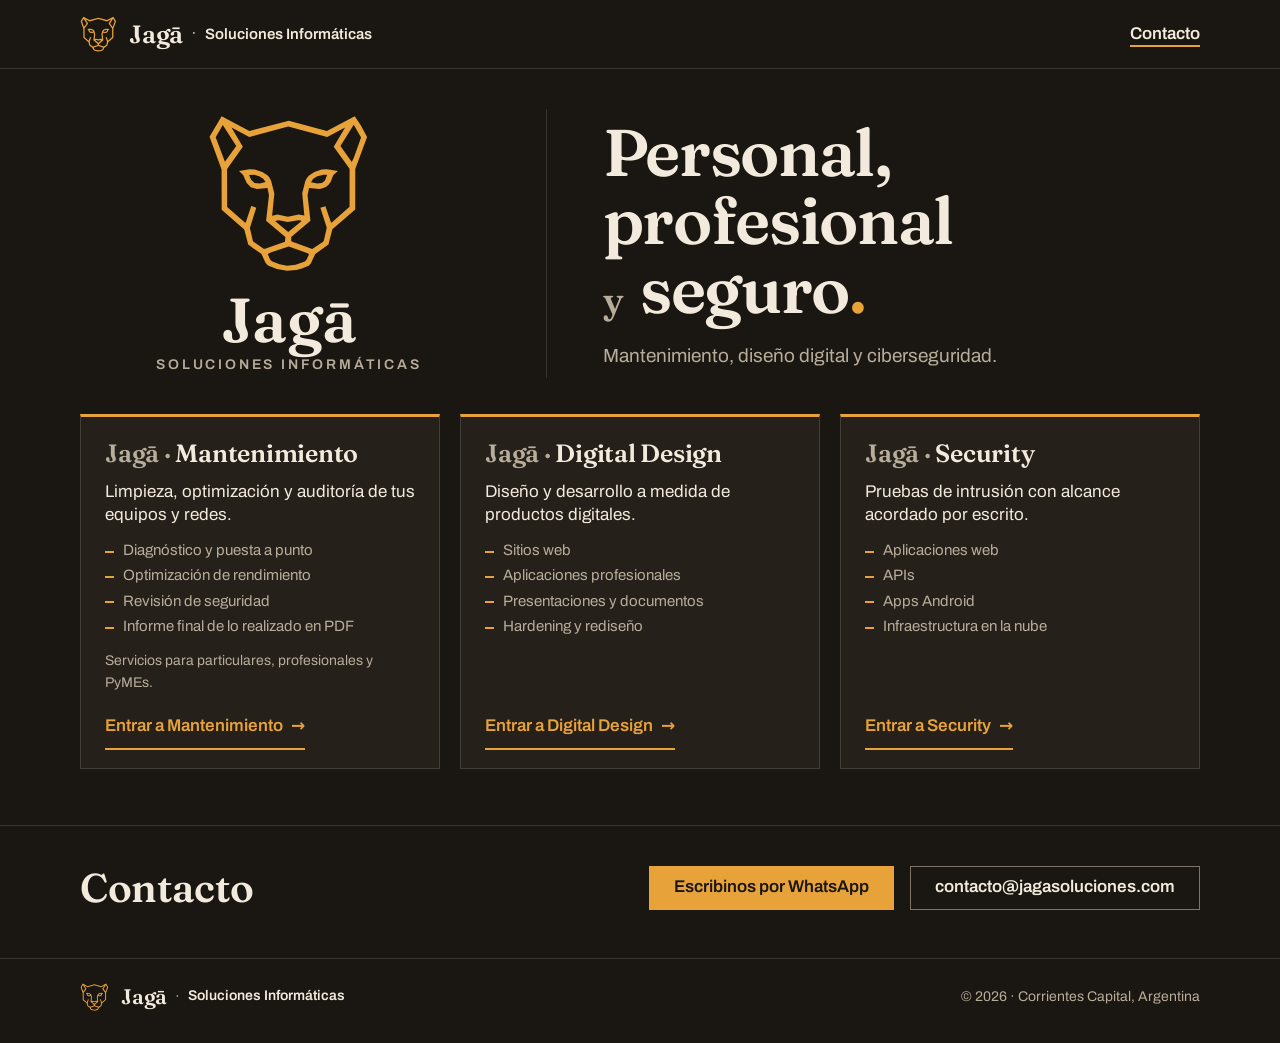
==== commit 24d1f83c: "Hub: ajuste de textos" ====
--- a/index.html
+++ b/index.html
@@ -5,29 +5,28 @@
 <meta http-equiv="Content-Security-Policy" content="default-src 'none'; script-src 'self'; style-src 'self'; img-src 'self' data:; font-src 'self'; connect-src 'none'; frame-src 'none'; media-src 'none'; object-src 'none'; base-uri 'none'; form-action 'none'">
 <meta name="referrer" content="no-referrer">
 <meta name="viewport" content="width=device-width, initial-scale=1">
-<title>Jagā — Servicios informáticos en Corrientes Capital</title>
-<meta name="description" content="Mantenimiento de equipos, sitios y apps a medida, y pruebas de seguridad en Corrientes Capital. Contanos qué necesitás y te orientamos.">
+<title>Jagā · Soluciones Informáticas | Mantenimiento, diseño y seguridad</title>
+<meta name="description" content="Jagā · Soluciones Informáticas en Corrientes Capital: Mantenimiento de equipos y redes, Digital Design para sitios y apps, y Security para pruebas de intrusión.">
 <meta name="robots" content="index, follow">
-<meta name="theme-color" content="#f3f2f2">
+<meta name="theme-color" content="#1a1611">
 <link rel="canonical" href="https://jagasoluciones.com/">
 
 <meta property="og:type" content="website">
-<meta property="og:site_name" content="Jagā">
+<meta property="og:site_name" content="Jagā · Soluciones Informáticas">
 <meta property="og:locale" content="es_AR">
-<meta property="og:title" content="Jagā — Servicios informáticos en Corrientes Capital">
-<meta property="og:description" content="Mantenimiento de equipos, sitios y apps a medida, y pruebas de seguridad. Contanos qué necesitás y te orientamos.">
+<meta property="og:title" content="Jagā · Soluciones Informáticas — Mantenimiento, Digital Design y Security">
+<meta property="og:description" content="Jagā · Mantenimiento, Jagā · Digital Design y Jagā · Security: mantenimiento, diseño digital y ciberseguridad en Corrientes Capital.">
 <meta property="og:url" content="https://jagasoluciones.com/">
 <meta property="og:image" content="https://jagasoluciones.com/img/og.png">
 <meta property="og:image:width" content="1200">
 <meta property="og:image:height" content="630">
-<meta property="og:image:alt" content="Logo de Jagā">
+<meta property="og:image:alt" content="Isotipo del jaguar de Jagā con el texto Jagā · Soluciones Informáticas">
 <meta name="twitter:card" content="summary_large_image">
-<meta name="twitter:title" content="Jagā — Servicios informáticos en Corrientes Capital">
-<meta name="twitter:description" content="Mantenimiento de equipos, sitios y apps a medida, y pruebas de seguridad. Contanos qué necesitás y te orientamos.">
+<meta name="twitter:title" content="Jagā · Soluciones Informáticas — Mantenimiento, Digital Design y Security">
+<meta name="twitter:description" content="Jagā · Mantenimiento, Jagā · Digital Design y Jagā · Security: mantenimiento, diseño digital y ciberseguridad en Corrientes Capital.">
 <meta name="twitter:image" content="https://jagasoluciones.com/img/og.png">
 
-<!-- Favicon: monograma en línea, sin depender de un archivo externo -->
-<link rel="icon" href="data:image/svg+xml,%3Csvg xmlns='http://www.w3.org/2000/svg' viewBox='0 0 32 32'%3E%3Crect width='32' height='32' fill='%23201e1d'/%3E%3Cpath d='M10 8h7a6.5 6.5 0 0 1 0 13H10' fill='none' stroke='%23ec3013' stroke-width='2.2' stroke-linecap='square'/%3E%3C/svg%3E">
+<link rel="icon" href="img/favicon.svg" type="image/svg+xml">
 
 <link rel="preload" href="fonts/fraunces-latin-600-normal.woff2" as="font" type="font/woff2" crossorigin>
 <link rel="preload" href="fonts/fraunces-latin-ext-600-normal.woff2" as="font" type="font/woff2" crossorigin>
@@ -39,13 +38,19 @@
 {
   "@context": "https://schema.org",
   "@type": "Organization",
-  "name": "Jagā",
+  "name": "Jagā · Soluciones Informáticas",
+  "alternateName": "Jagā",
   "url": "https://jagasoluciones.com/",
-  "logo": "https://jagasoluciones.com/img/jaga-logo.png",
+  "logo": "https://jagasoluciones.com/img/jaga-isotipo.png",
   "email": "contacto@jagasoluciones.com",
   "address": { "@type": "PostalAddress", "addressLocality": "Corrientes", "addressRegion": "Corrientes", "addressCountry": "AR" },
   "areaServed": "Corrientes Capital",
-  "sameAs": ["https://github.com/jaga-ctes"]
+  "sameAs": ["https://github.com/jaga-ctes"],
+  "subOrganization": [
+    { "@type": "Organization", "name": "Jagā · Mantenimiento", "url": "https://mantenimiento.jagasoluciones.com/" },
+    { "@type": "Organization", "name": "Jagā · Digital Design", "url": "https://design.jagasoluciones.com/" },
+    { "@type": "Organization", "name": "Jagā · Security", "url": "https://security.jagasoluciones.com/" }
+  ]
 }
 </script>
 </head>
@@ -76,7 +81,7 @@
       </div>
       <div class="hub-hero__text">
         <h1 class="hub-title" id="hub-titulo"><span class="hub-title__w">Personal,</span> <span class="hub-title__w">profesional</span> <span class="hub-title__w"><span class="hub-title__y">y</span> seguro<span class="hub-title__dot">.</span></span></h1>
-        <p class="hub-lead">Mantenimiento, diseño digital y ciberseguridad bajo una misma firma.</p>
+        <p class="hub-lead">Mantenimiento, diseño digital y ciberseguridad.</p>
       </div>
     </div>
   </section>
@@ -85,30 +90,30 @@
     <ul class="hub-cards" role="list">
       <li class="hub-card">
         <h2 class="hub-card__title"><span class="hub-card__jaga">Jagā <span aria-hidden="true">·</span></span> Mantenimiento</h2>
-        <p class="hub-card__claim">Equipos y redes en su mejor estado, con informe claro.</p>
+        <p class="hub-card__claim">Limpieza, optimización y auditoría de tus equipos y redes.</p>
         <ul class="hub-card__list" role="list">
           <li>Diagnóstico y puesta a punto</li>
           <li>Optimización de rendimiento</li>
           <li>Revisión de seguridad</li>
-          <li>Informe en PDF de lo realizado</li>
+          <li>Informe final de lo realizado en PDF</li>
         </ul>
-        <p class="hub-card__foot">Particulares, profesionales y PyMEs.</p>
+        <p class="hub-card__foot">Servicios para particulares, profesionales y PyMEs.</p>
         <a class="hub-card__link" href="https://mantenimiento.jagasoluciones.com/">Entrar a Mantenimiento <span aria-hidden="true">→</span></a>
       </li>
       <li class="hub-card">
         <h2 class="hub-card__title"><span class="hub-card__jaga">Jagā <span aria-hidden="true">·</span></span> Digital Design</h2>
-        <p class="hub-card__claim">Diseño y desarrollo a medida, con la seguridad incorporada desde el inicio.</p>
+        <p class="hub-card__claim">Diseño y desarrollo a medida de productos digitales.</p>
         <ul class="hub-card__list" role="list">
           <li>Sitios web</li>
-          <li>Aplicaciones</li>
-          <li>Presentaciones</li>
-          <li>Documentos profesionales</li>
+          <li>Aplicaciones profesionales</li>
+          <li>Presentaciones y documentos</li>
+          <li>Hardening y rediseño</li>
         </ul>
         <a class="hub-card__link" href="https://design.jagasoluciones.com/">Entrar a Digital Design <span aria-hidden="true">→</span></a>
       </li>
       <li class="hub-card">
         <h2 class="hub-card__title"><span class="hub-card__jaga">Jagā <span aria-hidden="true">·</span></span> Security</h2>
-        <p class="hub-card__claim">Pruebas de intrusión dentro de un alcance acordado por escrito.</p>
+        <p class="hub-card__claim">Pruebas de intrusión con alcance acordado por escrito.</p>
         <ul class="hub-card__list" role="list">
           <li>Aplicaciones web</li>
           <li>APIs</li>
@@ -124,7 +129,7 @@
     <div class="wrap">
       <h2 id="hub-contacto">Contacto</h2>
       <address class="jaga-contact" data-jaga-contact>
-        <a class="jaga-btn jaga-btn--primary" href="https://wa.me/5493794870266?text=Hola%2C%20quiero%20hacer%20una%20consulta%20a%20Jag%C4%81" target="_blank" rel="noopener">Escribinos por WhatsApp</a>
+        <a class="jaga-btn jaga-btn--primary" href="https://wa.me/5493795014911?text=Hola%2C%20quiero%20hacer%20una%20consulta%20a%20Jag%C4%81" target="_blank" rel="noopener">Escribinos por WhatsApp</a>
         <a class="jaga-btn" href="mailto:contacto@jagasoluciones.com">contacto@jagasoluciones.com</a>
       </address>
     </div>
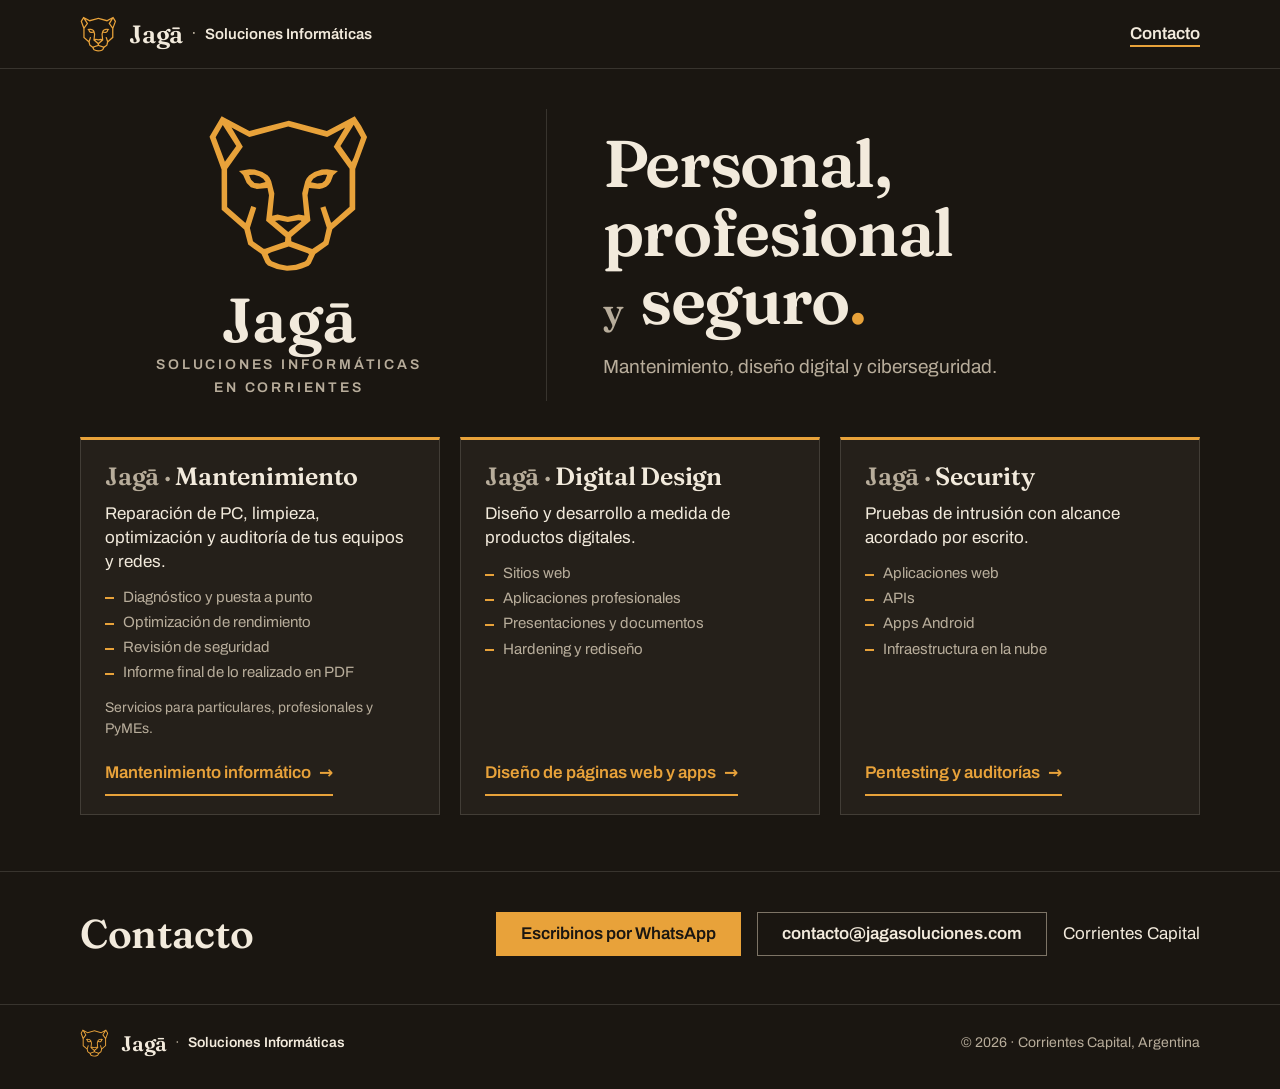
==== commit 3a4661be: "feat(seo): H1 con la marca y Corrientes, metadatos y JSON-LD del hub - H1 = logotipo de la portada: " ====
--- a/index.html
+++ b/index.html
@@ -5,25 +5,25 @@
 <meta http-equiv="Content-Security-Policy" content="default-src 'none'; script-src 'self'; style-src 'self'; img-src 'self' data:; font-src 'self'; connect-src 'none'; frame-src 'none'; media-src 'none'; object-src 'none'; base-uri 'none'; form-action 'none'">
 <meta name="referrer" content="no-referrer">
 <meta name="viewport" content="width=device-width, initial-scale=1">
-<title>Jagā · Soluciones Informáticas | Mantenimiento, diseño y seguridad</title>
-<meta name="description" content="Jagā · Soluciones Informáticas en Corrientes Capital: Mantenimiento de equipos y redes, Digital Design para sitios y apps, y Security para pruebas de intrusión.">
+<title>Jagā Soluciones Informáticas en Corrientes</title>
+<meta name="description" content="Soluciones informáticas en Corrientes Capital: mantenimiento informático y reparación de PC, diseño de páginas web y apps, y pentesting.">
 <meta name="robots" content="index, follow">
 <meta name="theme-color" content="#1a1611">
 <link rel="canonical" href="https://jagasoluciones.com/">
 
 <meta property="og:type" content="website">
-<meta property="og:site_name" content="Jagā · Soluciones Informáticas">
+<meta property="og:site_name" content="Jagā Soluciones Informáticas">
 <meta property="og:locale" content="es_AR">
-<meta property="og:title" content="Jagā · Soluciones Informáticas — Mantenimiento, Digital Design y Security">
-<meta property="og:description" content="Jagā · Mantenimiento, Jagā · Digital Design y Jagā · Security: mantenimiento, diseño digital y ciberseguridad en Corrientes Capital.">
+<meta property="og:title" content="Jagā Soluciones Informáticas — Mantenimiento, Digital Design y Security">
+<meta property="og:description" content="Mantenimiento informático y reparación de PC, diseño de páginas web y pentesting, desde Corrientes Capital.">
 <meta property="og:url" content="https://jagasoluciones.com/">
 <meta property="og:image" content="https://jagasoluciones.com/img/og.png">
 <meta property="og:image:width" content="1200">
 <meta property="og:image:height" content="630">
 <meta property="og:image:alt" content="Isotipo del jaguar de Jagā con el texto Jagā · Soluciones Informáticas">
 <meta name="twitter:card" content="summary_large_image">
-<meta name="twitter:title" content="Jagā · Soluciones Informáticas — Mantenimiento, Digital Design y Security">
-<meta name="twitter:description" content="Jagā · Mantenimiento, Jagā · Digital Design y Jagā · Security: mantenimiento, diseño digital y ciberseguridad en Corrientes Capital.">
+<meta name="twitter:title" content="Jagā Soluciones Informáticas — Mantenimiento, Digital Design y Security">
+<meta name="twitter:description" content="Mantenimiento informático y reparación de PC, diseño de páginas web y pentesting, desde Corrientes Capital.">
 <meta name="twitter:image" content="https://jagasoluciones.com/img/og.png">
 
 <link rel="icon" href="img/favicon.svg" type="image/svg+xml">
@@ -37,19 +37,37 @@
 <script type="application/ld+json">
 {
   "@context": "https://schema.org",
-  "@type": "Organization",
-  "name": "Jagā · Soluciones Informáticas",
-  "alternateName": "Jagā",
+  "@type": "ProfessionalService",
+  "@id": "https://jagasoluciones.com/#jaga",
+  "name": "Jagā Soluciones Informáticas",
+  "alternateName": ["Jagā", "Jagā · Soluciones Informáticas"],
   "url": "https://jagasoluciones.com/",
   "logo": "https://jagasoluciones.com/img/jaga-isotipo.png",
   "email": "contacto@jagasoluciones.com",
-  "address": { "@type": "PostalAddress", "addressLocality": "Corrientes", "addressRegion": "Corrientes", "addressCountry": "AR" },
-  "areaServed": "Corrientes Capital",
-  "sameAs": ["https://github.com/jaga-ctes"],
-  "subOrganization": [
-    { "@type": "Organization", "name": "Jagā · Mantenimiento", "url": "https://mantenimiento.jagasoluciones.com/" },
-    { "@type": "Organization", "name": "Jagā · Digital Design", "url": "https://design.jagasoluciones.com/" },
-    { "@type": "Organization", "name": "Jagā · Security", "url": "https://security.jagasoluciones.com/" }
+  "description": "Soluciones informáticas en Corrientes Capital: mantenimiento informático y reparación de PC, diseño de páginas web y apps, y pentesting.",
+  "address": {
+    "@type": "PostalAddress",
+    "addressLocality": "Corrientes",
+    "addressRegion": "Corrientes",
+    "addressCountry": "AR"
+  },
+  "areaServed": { "@type": "City", "name": "Corrientes" },
+  "sameAs": ["https://github.com/jaga-ctes", "https://www.google.com/maps?cid=528289149732872760"],
+  "knowsAbout": ["Mantenimiento informático", "Reparación de PC", "Diseño de páginas web", "Pentesting"],
+  "keywords": "Jagā Soluciones Informáticas, soluciones informáticas en Corrientes",
+  "hasOfferCatalog": {
+    "@type": "OfferCatalog",
+    "name": "Áreas de Jagā",
+    "itemListElement": [
+      { "@type": "Offer", "itemOffered": { "@type": "Service", "name": "Mantenimiento informático y reparación de PC", "url": "https://mantenimiento.jagasoluciones.com/" } },
+      { "@type": "Offer", "itemOffered": { "@type": "Service", "name": "Diseño de páginas web y apps", "url": "https://design.jagasoluciones.com/" } },
+      { "@type": "Offer", "itemOffered": { "@type": "Service", "name": "Pentesting y pruebas de intrusión", "url": "https://security.jagasoluciones.com/" } }
+    ]
+  },
+  "department": [
+    { "@type": "ProfessionalService", "name": "Jagā · Mantenimiento", "url": "https://mantenimiento.jagasoluciones.com/" },
+    { "@type": "ProfessionalService", "name": "Jagā · Digital Design", "url": "https://design.jagasoluciones.com/" },
+    { "@type": "ProfessionalService", "name": "Jagā · Security", "url": "https://security.jagasoluciones.com/" }
   ]
 }
 </script>
@@ -73,14 +91,15 @@
   <section class="hub-hero" aria-labelledby="hub-titulo">
     <div class="wrap hub-hero__grid">
       <div class="hub-hero__brand">
-        <p class="lockup lockup--v">
+        <h1 class="lockup lockup--v" id="hub-titulo">
           <svg class="lockup__mark" viewBox="0 0 339 331" aria-hidden="true" focusable="false"><use href="#jaga-isotipo"/></svg>
           <span class="lockup__name">Jagā</span>
           <span class="lockup__desc">Soluciones Informáticas</span>
-        </p>
+          <span class="lockup__desc">en Corrientes</span>
+        </h1>
       </div>
       <div class="hub-hero__text">
-        <h1 class="hub-title" id="hub-titulo"><span class="hub-title__w">Personal,</span> <span class="hub-title__w">profesional</span> <span class="hub-title__w"><span class="hub-title__y">y</span> seguro<span class="hub-title__dot">.</span></span></h1>
+        <p class="hub-title"><span class="hub-title__w">Personal,</span> <span class="hub-title__w">profesional</span> <span class="hub-title__w"><span class="hub-title__y">y</span> seguro<span class="hub-title__dot">.</span></span></p>
         <p class="hub-lead">Mantenimiento, diseño digital y ciberseguridad.</p>
       </div>
     </div>
@@ -90,7 +109,7 @@
     <ul class="hub-cards" role="list">
       <li class="hub-card">
         <h2 class="hub-card__title"><span class="hub-card__jaga">Jagā <span aria-hidden="true">·</span></span> Mantenimiento</h2>
-        <p class="hub-card__claim">Limpieza, optimización y auditoría de tus equipos y redes.</p>
+        <p class="hub-card__claim">Reparación de PC, limpieza, optimización y auditoría de tus equipos y redes.</p>
         <ul class="hub-card__list" role="list">
           <li>Diagnóstico y puesta a punto</li>
           <li>Optimización de rendimiento</li>
@@ -98,7 +117,7 @@
           <li>Informe final de lo realizado en PDF</li>
         </ul>
         <p class="hub-card__foot">Servicios para particulares, profesionales y PyMEs.</p>
-        <a class="hub-card__link" href="https://mantenimiento.jagasoluciones.com/">Entrar a Mantenimiento <span aria-hidden="true">→</span></a>
+        <a class="hub-card__link" href="https://mantenimiento.jagasoluciones.com/">Mantenimiento informático <span aria-hidden="true">→</span></a>
       </li>
       <li class="hub-card">
         <h2 class="hub-card__title"><span class="hub-card__jaga">Jagā <span aria-hidden="true">·</span></span> Digital Design</h2>
@@ -109,7 +128,7 @@
           <li>Presentaciones y documentos</li>
           <li>Hardening y rediseño</li>
         </ul>
-        <a class="hub-card__link" href="https://design.jagasoluciones.com/">Entrar a Digital Design <span aria-hidden="true">→</span></a>
+        <a class="hub-card__link" href="https://design.jagasoluciones.com/">Diseño de páginas web y apps <span aria-hidden="true">→</span></a>
       </li>
       <li class="hub-card">
         <h2 class="hub-card__title"><span class="hub-card__jaga">Jagā <span aria-hidden="true">·</span></span> Security</h2>
@@ -120,7 +139,7 @@
           <li>Apps Android</li>
           <li>Infraestructura en la nube</li>
         </ul>
-        <a class="hub-card__link" href="https://security.jagasoluciones.com/">Entrar a Security <span aria-hidden="true">→</span></a>
+        <a class="hub-card__link" href="https://security.jagasoluciones.com/">Pentesting y auditorías <span aria-hidden="true">→</span></a>
       </li>
     </ul>
   </div>
@@ -131,6 +150,7 @@
       <address class="jaga-contact" data-jaga-contact>
         <a class="jaga-btn jaga-btn--primary" href="https://wa.me/5493795014911?text=Hola%2C%20quiero%20hacer%20una%20consulta%20a%20Jag%C4%81" target="_blank" rel="noopener">Escribinos por WhatsApp</a>
         <a class="jaga-btn" href="mailto:contacto@jagasoluciones.com">contacto@jagasoluciones.com</a>
+        <span class="jaga-contact__meta">Corrientes Capital</span>
       </address>
     </div>
   </section>
